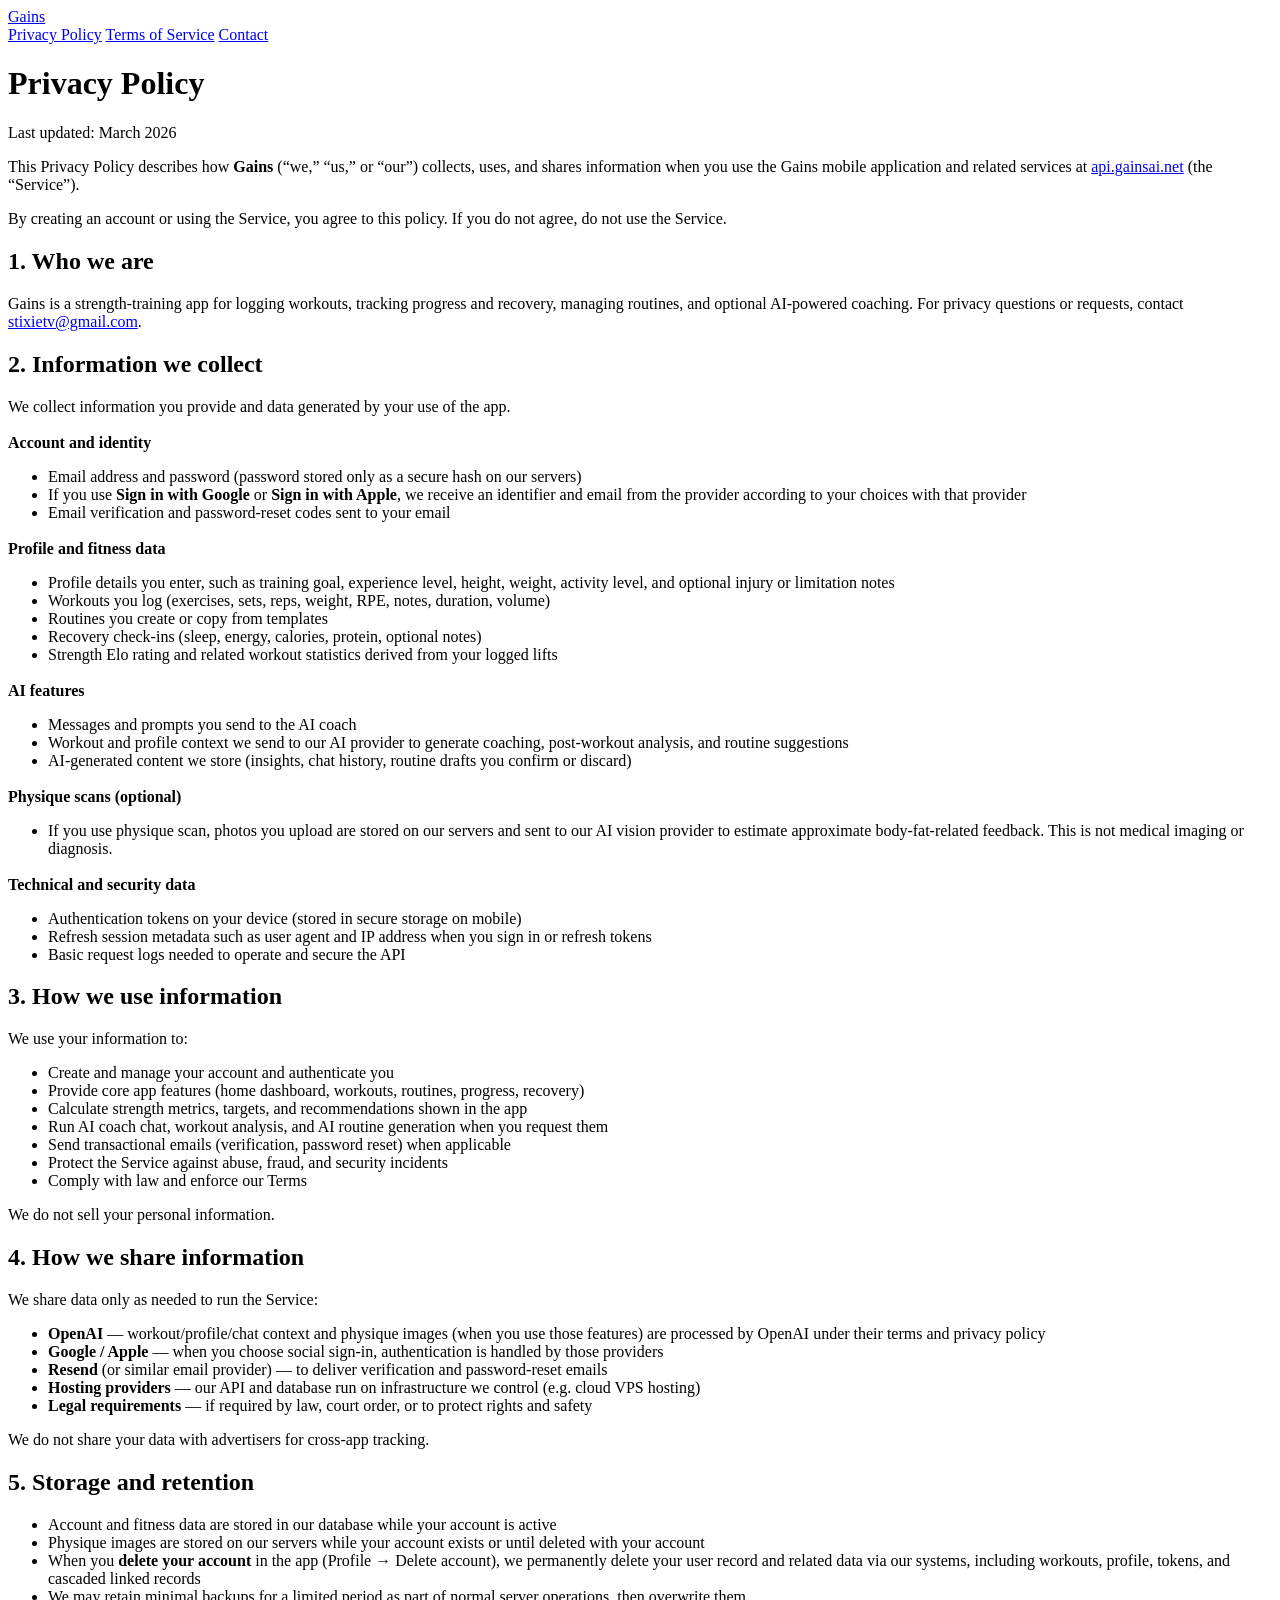
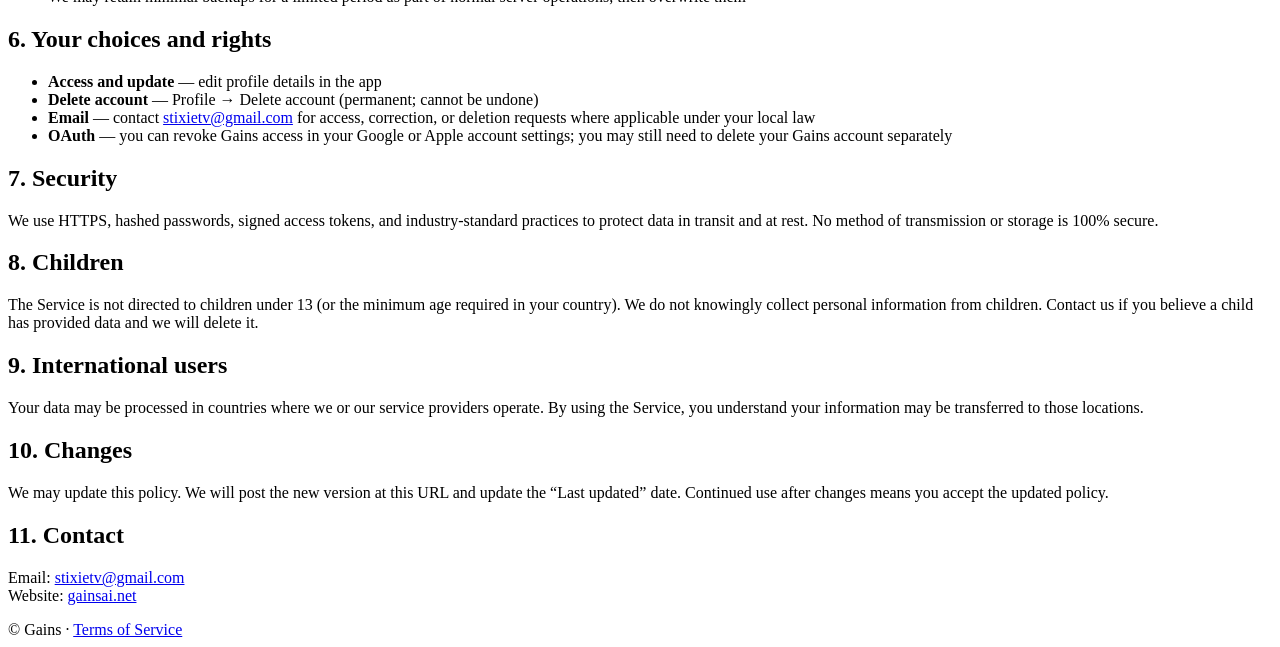
==== docs/legal/privacy/index.html @ 3e6155f7 "legal, terms, ranks" ====
<!DOCTYPE html>
<html lang="en">
<head>
  <meta charset="utf-8" />
  <meta name="viewport" content="width=device-width, initial-scale=1" />
  <title>Privacy Policy — Gains</title>
  <link rel="stylesheet" href="/styles.css" />
</head>
<body>
  <div class="wrap">
    <header>
      <a class="logo" href="https://gainsai.net/">Gains</a>
      <nav>
        <a href="https://gainsai.net/privacy/">Privacy Policy</a>
        <a href="https://gainsai.net/terms/">Terms of Service</a>
        <a href="mailto:stixietv@gmail.com">Contact</a>
      </nav>
    </header>

    <main>
      <h1>Privacy Policy</h1>
      <p class="updated">Last updated: March 2026</p>

      <p>
        This Privacy Policy describes how <strong>Gains</strong> (“we,” “us,” or “our”) collects, uses,
        and shares information when you use the Gains mobile application and related services at
        <a href="https://api.gainsai.net">api.gainsai.net</a> (the “Service”).
      </p>
      <p>
        By creating an account or using the Service, you agree to this policy. If you do not agree,
        do not use the Service.
      </p>

      <h2>1. Who we are</h2>
      <p>
        Gains is a strength-training app for logging workouts, tracking progress and recovery,
        managing routines, and optional AI-powered coaching. For privacy questions or requests, contact
        <a href="mailto:stixietv@gmail.com">stixietv@gmail.com</a>.
      </p>

      <h2>2. Information we collect</h2>
      <p>We collect information you provide and data generated by your use of the app.</p>

      <h3 style="font-size:1rem;margin:18px 0 8px;">Account and identity</h3>
      <ul>
        <li>Email address and password (password stored only as a secure hash on our servers)</li>
        <li>If you use <strong>Sign in with Google</strong> or <strong>Sign in with Apple</strong>, we receive an identifier and email from the provider according to your choices with that provider</li>
        <li>Email verification and password-reset codes sent to your email</li>
      </ul>

      <h3 style="font-size:1rem;margin:18px 0 8px;">Profile and fitness data</h3>
      <ul>
        <li>Profile details you enter, such as training goal, experience level, height, weight, activity level, and optional injury or limitation notes</li>
        <li>Workouts you log (exercises, sets, reps, weight, RPE, notes, duration, volume)</li>
        <li>Routines you create or copy from templates</li>
        <li>Recovery check-ins (sleep, energy, calories, protein, optional notes)</li>
        <li>Strength Elo rating and related workout statistics derived from your logged lifts</li>
      </ul>

      <h3 style="font-size:1rem;margin:18px 0 8px;">AI features</h3>
      <ul>
        <li>Messages and prompts you send to the AI coach</li>
        <li>Workout and profile context we send to our AI provider to generate coaching, post-workout analysis, and routine suggestions</li>
        <li>AI-generated content we store (insights, chat history, routine drafts you confirm or discard)</li>
      </ul>

      <h3 style="font-size:1rem;margin:18px 0 8px;">Physique scans (optional)</h3>
      <ul>
        <li>If you use physique scan, photos you upload are stored on our servers and sent to our AI vision provider to estimate approximate body-fat-related feedback. This is not medical imaging or diagnosis.</li>
      </ul>

      <h3 style="font-size:1rem;margin:18px 0 8px;">Technical and security data</h3>
      <ul>
        <li>Authentication tokens on your device (stored in secure storage on mobile)</li>
        <li>Refresh session metadata such as user agent and IP address when you sign in or refresh tokens</li>
        <li>Basic request logs needed to operate and secure the API</li>
      </ul>

      <h2>3. How we use information</h2>
      <p>We use your information to:</p>
      <ul>
        <li>Create and manage your account and authenticate you</li>
        <li>Provide core app features (home dashboard, workouts, routines, progress, recovery)</li>
        <li>Calculate strength metrics, targets, and recommendations shown in the app</li>
        <li>Run AI coach chat, workout analysis, and AI routine generation when you request them</li>
        <li>Send transactional emails (verification, password reset) when applicable</li>
        <li>Protect the Service against abuse, fraud, and security incidents</li>
        <li>Comply with law and enforce our Terms</li>
      </ul>
      <p>We do not sell your personal information.</p>

      <h2>4. How we share information</h2>
      <p>We share data only as needed to run the Service:</p>
      <ul>
        <li><strong>OpenAI</strong> — workout/profile/chat context and physique images (when you use those features) are processed by OpenAI under their terms and privacy policy</li>
        <li><strong>Google / Apple</strong> — when you choose social sign-in, authentication is handled by those providers</li>
        <li><strong>Resend</strong> (or similar email provider) — to deliver verification and password-reset emails</li>
        <li><strong>Hosting providers</strong> — our API and database run on infrastructure we control (e.g. cloud VPS hosting)</li>
        <li><strong>Legal requirements</strong> — if required by law, court order, or to protect rights and safety</li>
      </ul>
      <p>We do not share your data with advertisers for cross-app tracking.</p>

      <h2>5. Storage and retention</h2>
      <ul>
        <li>Account and fitness data are stored in our database while your account is active</li>
        <li>Physique images are stored on our servers while your account exists or until deleted with your account</li>
        <li>When you <strong>delete your account</strong> in the app (Profile → Delete account), we permanently delete your user record and related data via our systems, including workouts, profile, tokens, and cascaded linked records</li>
        <li>We may retain minimal backups for a limited period as part of normal server operations, then overwrite them</li>
      </ul>

      <h2>6. Your choices and rights</h2>
      <ul>
        <li><strong>Access and update</strong> — edit profile details in the app</li>
        <li><strong>Delete account</strong> — Profile → Delete account (permanent; cannot be undone)</li>
        <li><strong>Email</strong> — contact <a href="mailto:stixietv@gmail.com">stixietv@gmail.com</a> for access, correction, or deletion requests where applicable under your local law</li>
        <li><strong>OAuth</strong> — you can revoke Gains access in your Google or Apple account settings; you may still need to delete your Gains account separately</li>
      </ul>

      <h2>7. Security</h2>
      <p>
        We use HTTPS, hashed passwords, signed access tokens, and industry-standard practices to protect
        data in transit and at rest. No method of transmission or storage is 100% secure.
      </p>

      <h2>8. Children</h2>
      <p>
        The Service is not directed to children under 13 (or the minimum age required in your country).
        We do not knowingly collect personal information from children. Contact us if you believe a child
        has provided data and we will delete it.
      </p>

      <h2>9. International users</h2>
      <p>
        Your data may be processed in countries where we or our service providers operate. By using the
        Service, you understand your information may be transferred to those locations.
      </p>

      <h2>10. Changes</h2>
      <p>
        We may update this policy. We will post the new version at this URL and update the “Last updated”
        date. Continued use after changes means you accept the updated policy.
      </p>

      <h2>11. Contact</h2>
      <p>
        Email: <a href="mailto:stixietv@gmail.com">stixietv@gmail.com</a><br />
        Website: <a href="https://gainsai.net">gainsai.net</a>
      </p>
    </main>

    <footer>
      © Gains · <a href="https://gainsai.net/terms/">Terms of Service</a>
    </footer>
  </div>
</body>
</html>
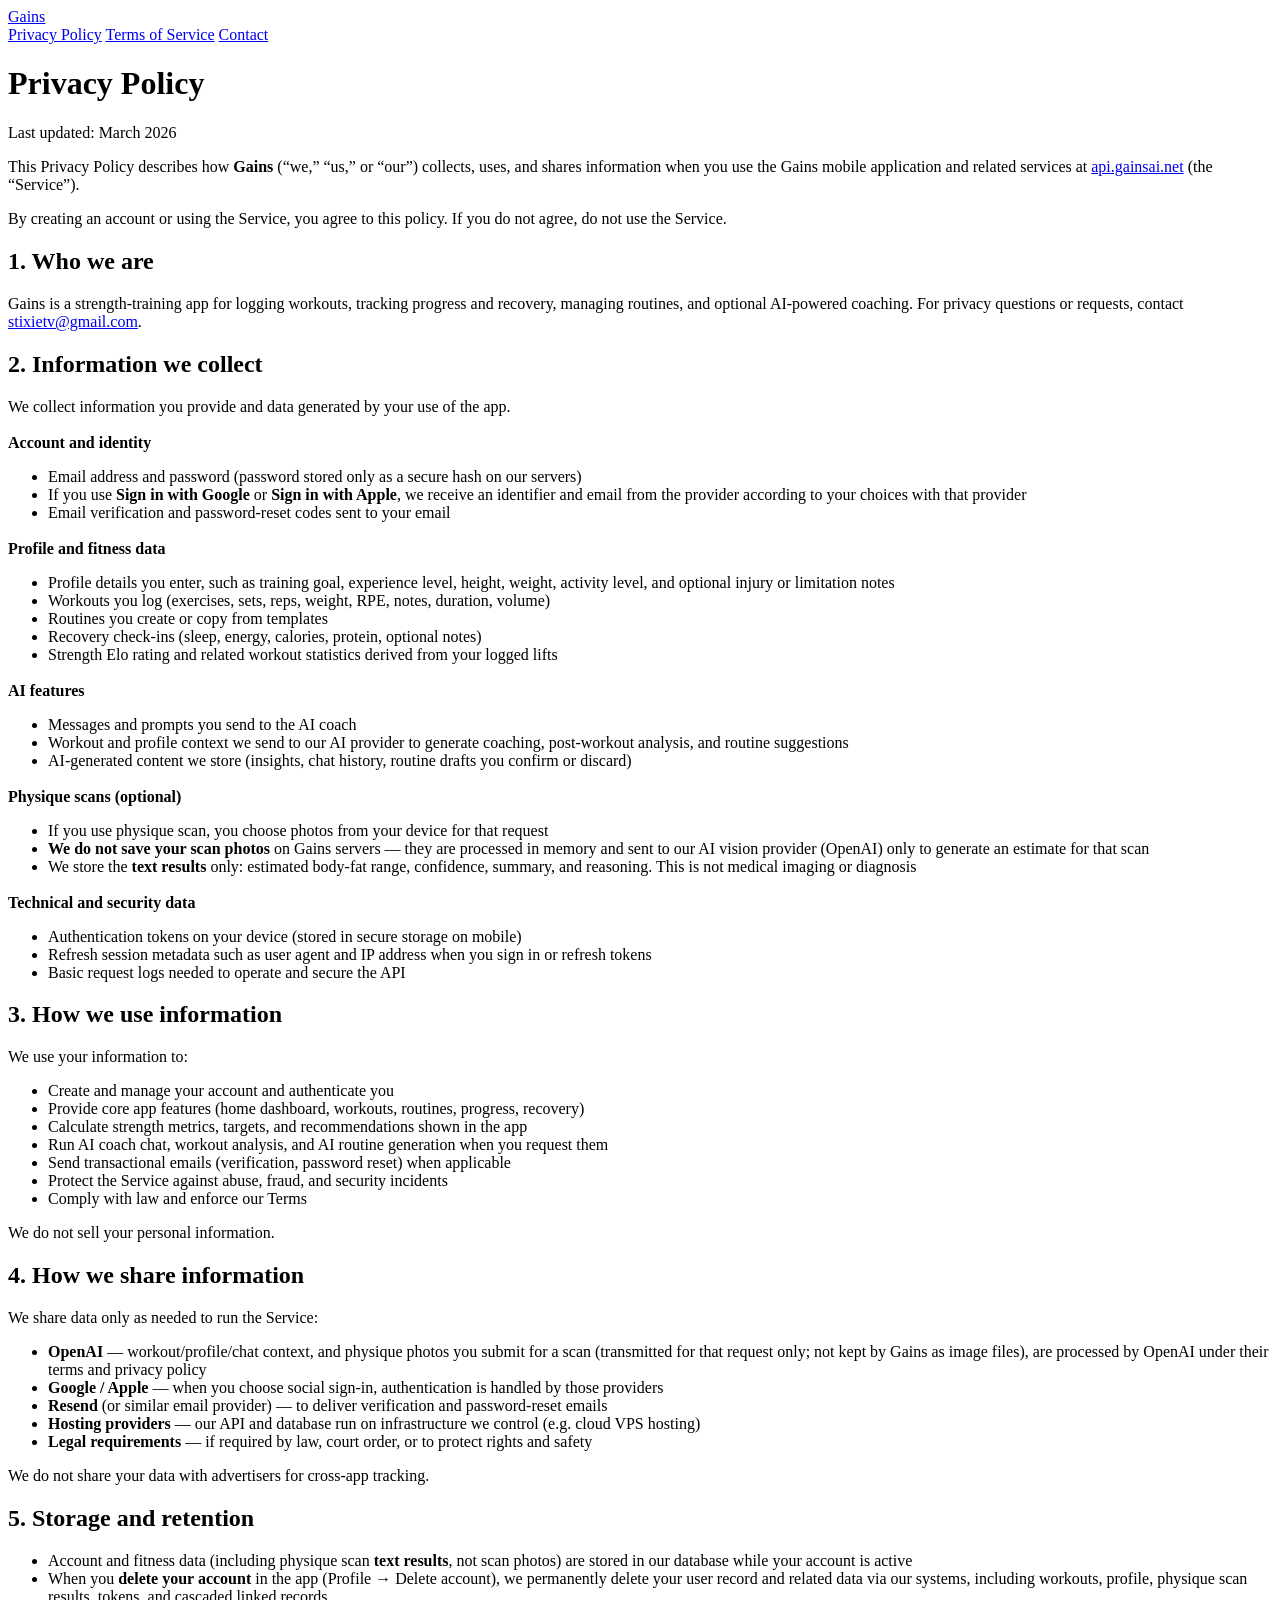
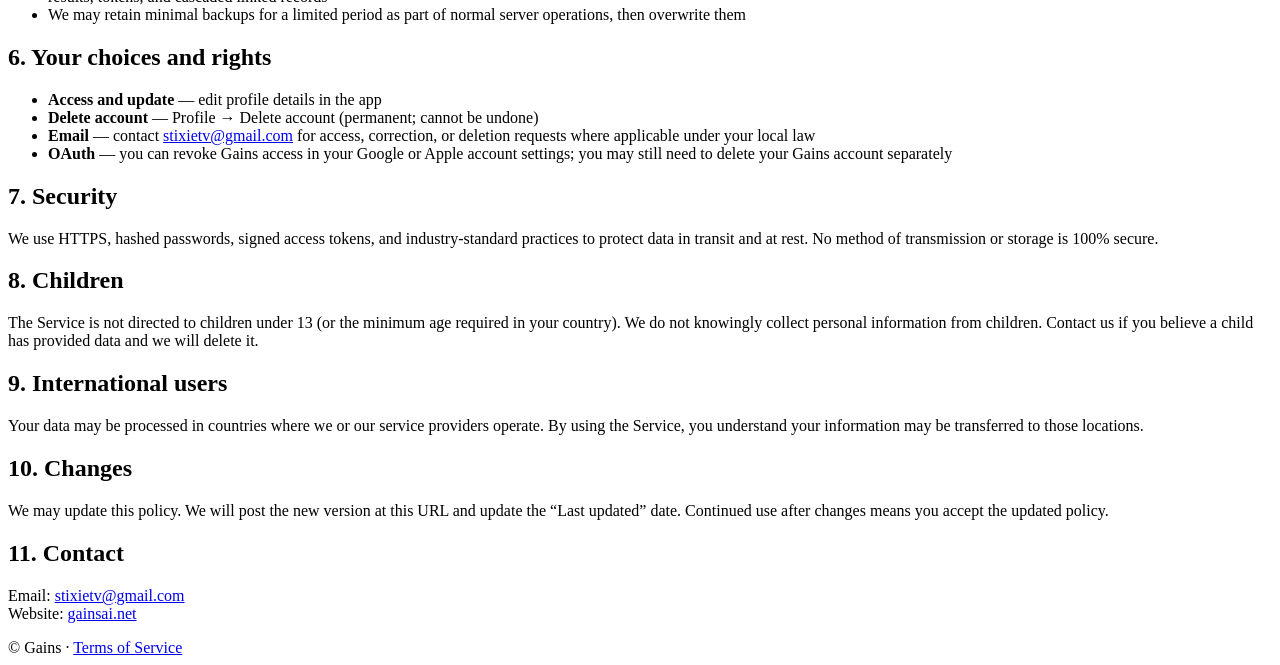
==== commit 29c3356c: "legal, terms fix" ====
--- a/docs/legal/privacy/index.html
+++ b/docs/legal/privacy/index.html
@@ -66,7 +66,9 @@
 
       <h3 style="font-size:1rem;margin:18px 0 8px;">Physique scans (optional)</h3>
       <ul>
-        <li>If you use physique scan, photos you upload are stored on our servers and sent to our AI vision provider to estimate approximate body-fat-related feedback. This is not medical imaging or diagnosis.</li>
+        <li>If you use physique scan, you choose photos from your device for that request</li>
+        <li><strong>We do not save your scan photos</strong> on Gains servers — they are processed in memory and sent to our AI vision provider (OpenAI) only to generate an estimate for that scan</li>
+        <li>We store the <strong>text results</strong> only: estimated body-fat range, confidence, summary, and reasoning. This is not medical imaging or diagnosis</li>
       </ul>
 
       <h3 style="font-size:1rem;margin:18px 0 8px;">Technical and security data</h3>
@@ -92,7 +94,7 @@
       <h2>4. How we share information</h2>
       <p>We share data only as needed to run the Service:</p>
       <ul>
-        <li><strong>OpenAI</strong> — workout/profile/chat context and physique images (when you use those features) are processed by OpenAI under their terms and privacy policy</li>
+        <li><strong>OpenAI</strong> — workout/profile/chat context, and physique photos you submit for a scan (transmitted for that request only; not kept by Gains as image files), are processed by OpenAI under their terms and privacy policy</li>
         <li><strong>Google / Apple</strong> — when you choose social sign-in, authentication is handled by those providers</li>
         <li><strong>Resend</strong> (or similar email provider) — to deliver verification and password-reset emails</li>
         <li><strong>Hosting providers</strong> — our API and database run on infrastructure we control (e.g. cloud VPS hosting)</li>
@@ -102,9 +104,8 @@
 
       <h2>5. Storage and retention</h2>
       <ul>
-        <li>Account and fitness data are stored in our database while your account is active</li>
-        <li>Physique images are stored on our servers while your account exists or until deleted with your account</li>
-        <li>When you <strong>delete your account</strong> in the app (Profile → Delete account), we permanently delete your user record and related data via our systems, including workouts, profile, tokens, and cascaded linked records</li>
+        <li>Account and fitness data (including physique scan <strong>text results</strong>, not scan photos) are stored in our database while your account is active</li>
+        <li>When you <strong>delete your account</strong> in the app (Profile → Delete account), we permanently delete your user record and related data via our systems, including workouts, profile, physique scan results, tokens, and cascaded linked records</li>
         <li>We may retain minimal backups for a limited period as part of normal server operations, then overwrite them</li>
       </ul>
 
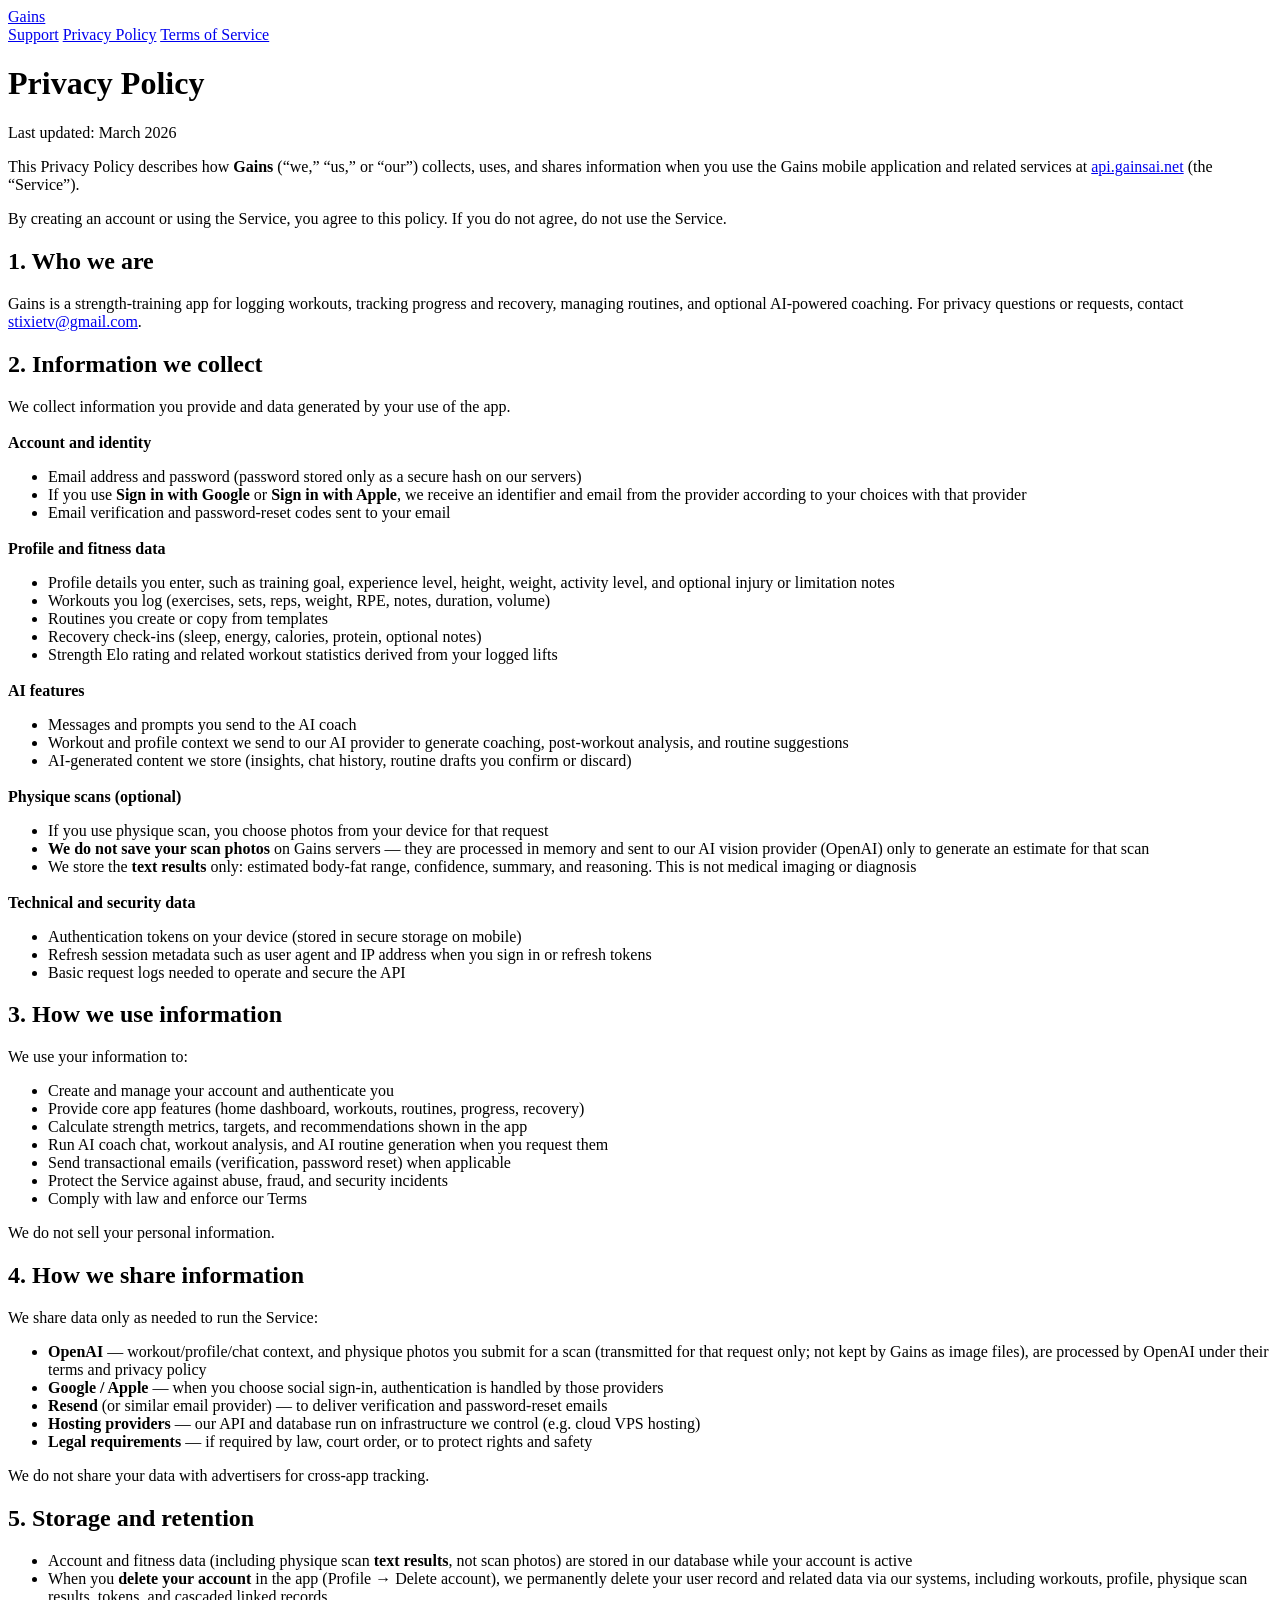
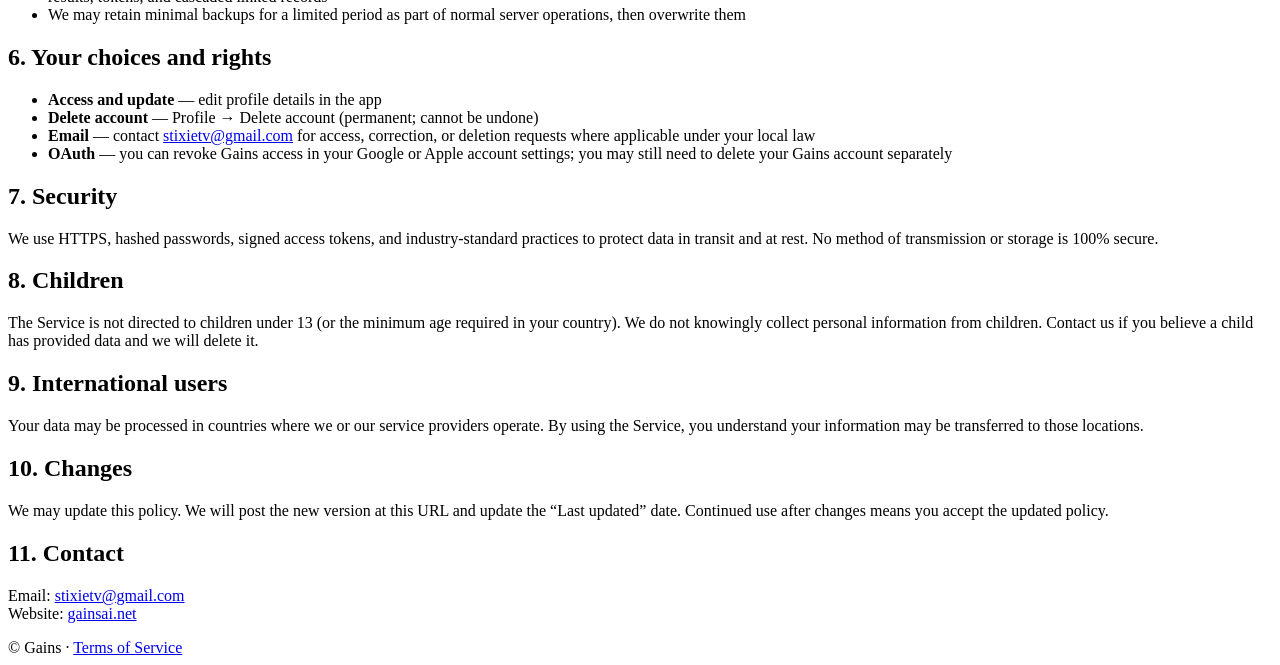
==== commit 00ee91cc: "land page, support" ====
--- a/docs/legal/privacy/index.html
+++ b/docs/legal/privacy/index.html
@@ -11,9 +11,9 @@
     <header>
       <a class="logo" href="https://gainsai.net/">Gains</a>
       <nav>
+        <a href="https://gainsai.net/support/">Support</a>
         <a href="https://gainsai.net/privacy/">Privacy Policy</a>
         <a href="https://gainsai.net/terms/">Terms of Service</a>
-        <a href="mailto:stixietv@gmail.com">Contact</a>
       </nav>
     </header>
 
